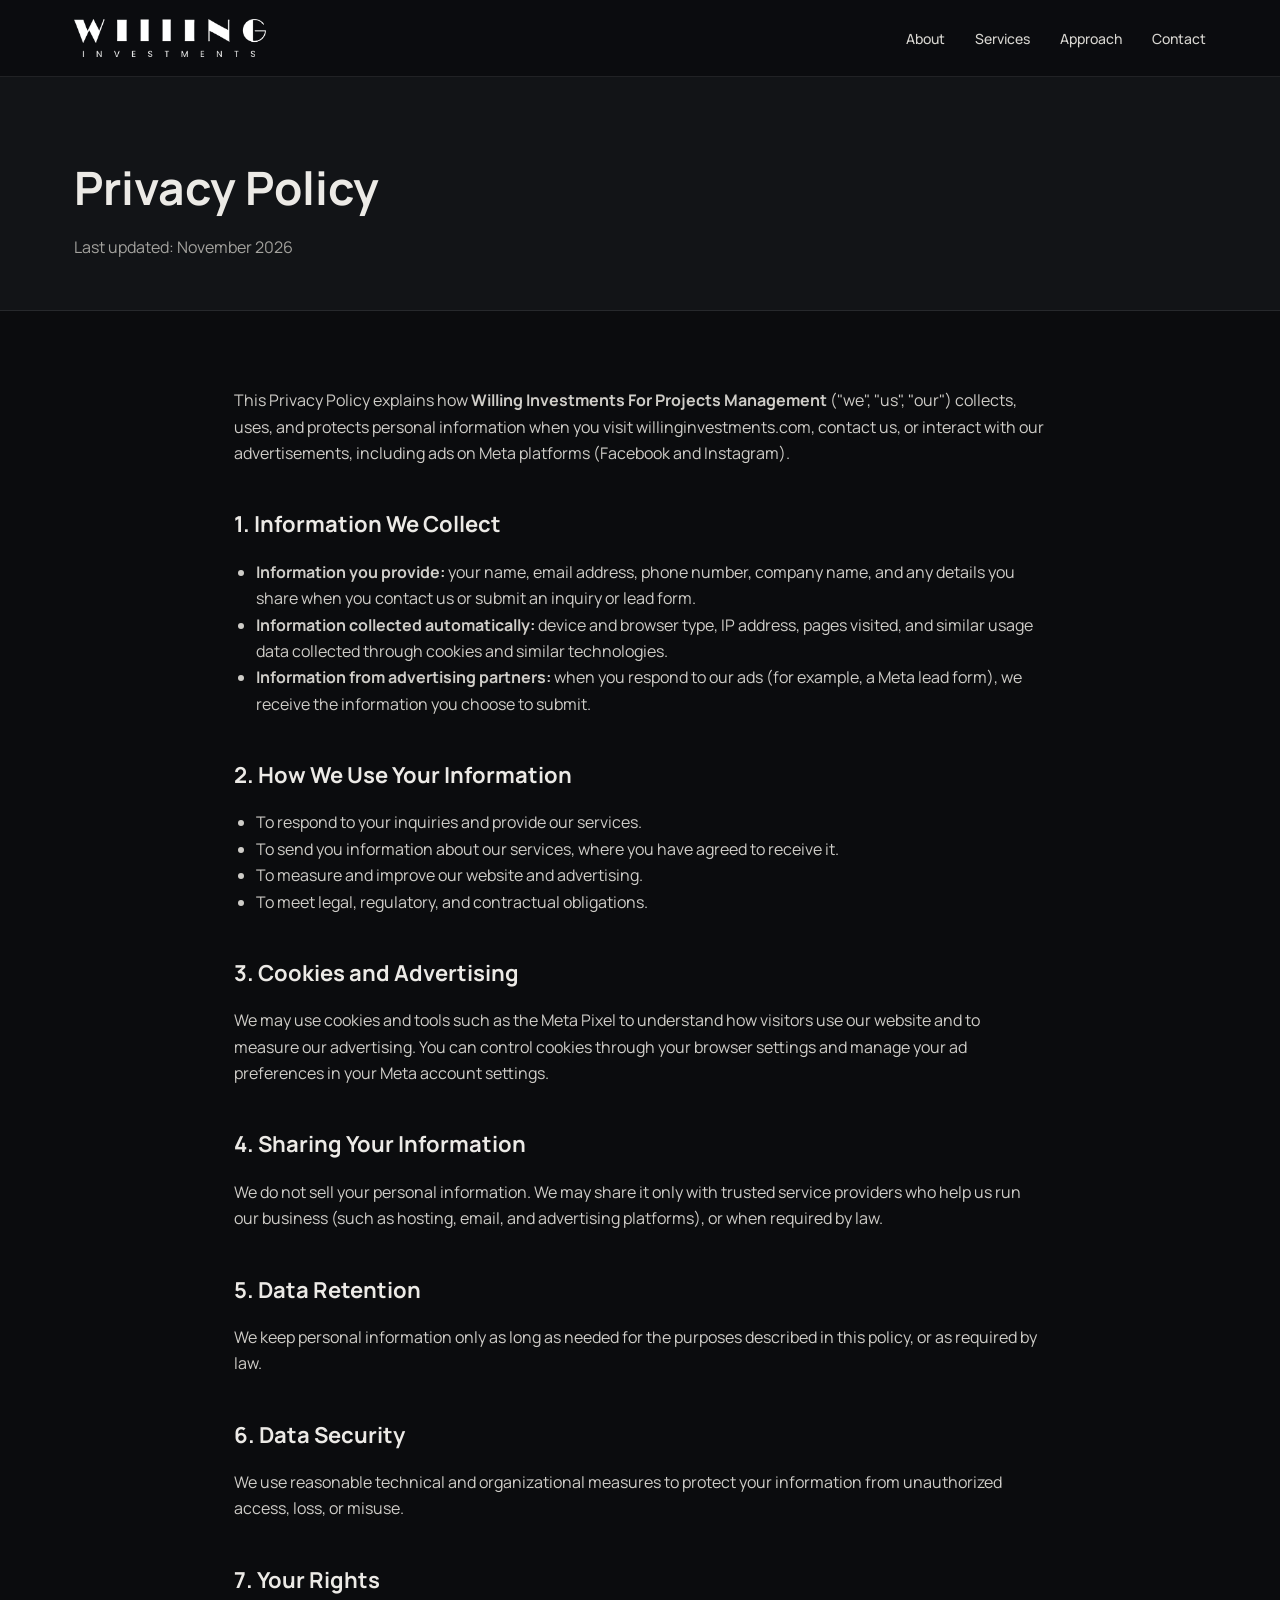
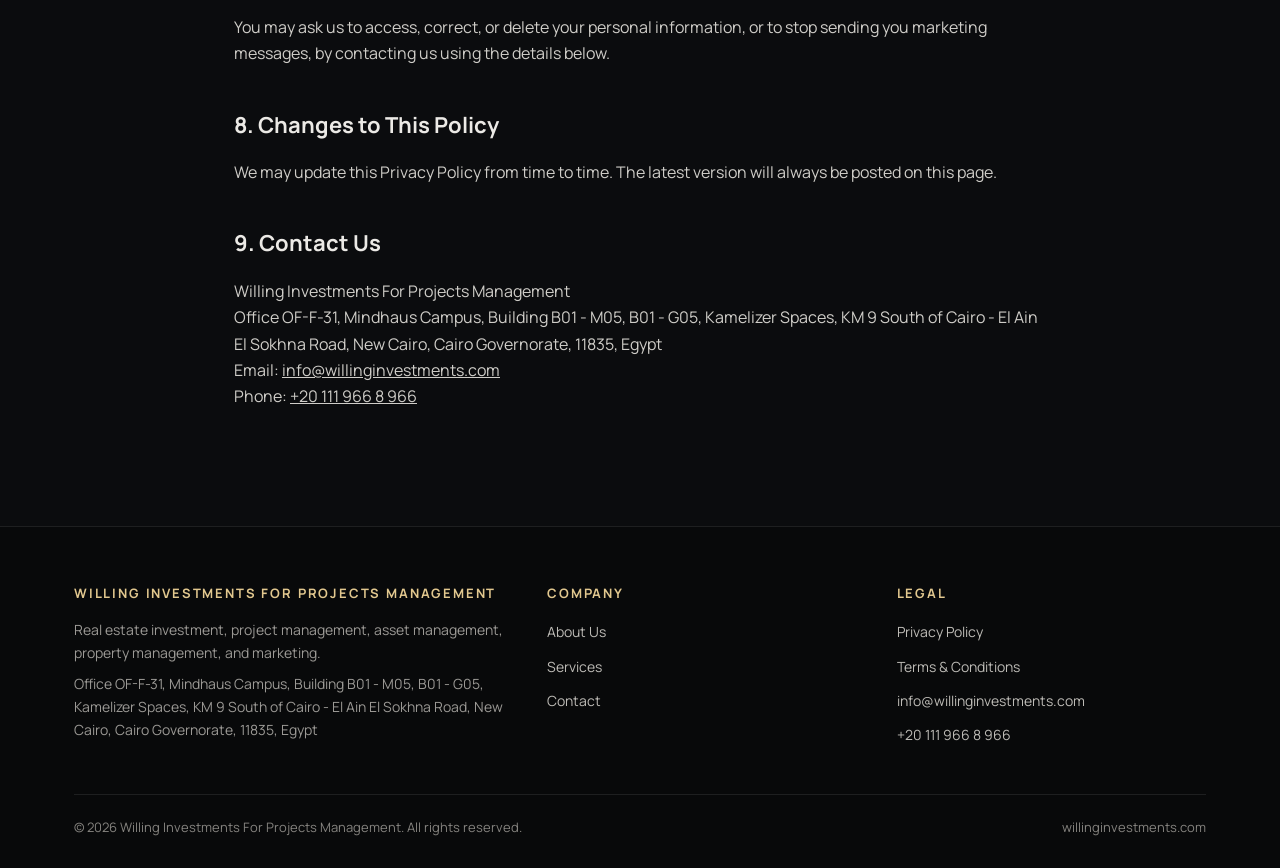
==== privacy-policy.html @ dd86ee76 "New website for Meta verification" ====
<!DOCTYPE html>
<html lang="en">
<head>
<meta charset="UTF-8">
<meta name="viewport" content="width=device-width, initial-scale=1.0, viewport-fit=cover">
<title>Privacy Policy | Willing Investments For Projects Management</title>
<meta name="description" content="Willing Investments For Projects Management is an investment and project management company delivering planning, development, and execution services for real estate, commercial, and industrial projects.">
<meta name="theme-color" content="#0b0c0e">
<link rel="icon" type="image/png" href="favicon.png">
<link rel="apple-touch-icon" href="apple-touch-icon.png">
<link rel="canonical" href="https://willinginvestments.com/privacy-policy.html">

<meta property="og:type" content="website">
<meta property="og:title" content="Willing Investments For Projects Management">
<meta property="og:description" content="Investment and project management services from feasibility to handover.">
<meta property="og:url" content="https://willinginvestments.com/">
<meta property="og:site_name" content="Willing Investments For Projects Management">

<link rel="preconnect" href="https://fonts.googleapis.com">
<link rel="preconnect" href="https://fonts.gstatic.com" crossorigin>
<link href="https://fonts.googleapis.com/css2?family=Manrope:wght@400;500;600;700&display=swap" rel="stylesheet">
<link rel="stylesheet" href="style.css">

<script type="application/ld+json">
{
  "@context": "https://schema.org",
  "@type": "Organization",
  "name": "Willing Investments For Projects Management",
  "legalName": "Willing Investments For Projects Management",
  "url": "https://willinginvestments.com/",
  "email": "info@willinginvestments.com",
  "telephone": "+201119668966",
  "address": {
    "@type": "PostalAddress",
    "streetAddress": "Office OF-F-31, Mindhaus Campus, Building B01 - M05, B01 - G05, Kamelizer Spaces, KM 9 South of Cairo - El Ain El Sokhna Road",
    "addressLocality": "New Cairo",
    "addressRegion": "Cairo Governorate",
    "postalCode": "11835",
    "addressCountry": "EG"
  }
}
</script>
</head>
<body>

<header class="site-header" id="header">
  <div class="container nav">
    <a href="index.html" class="brand" aria-label="Willing Investments For Projects Management">
      <img src="logo.png" alt="Willing Investments For Projects Management logo" width="600" height="119">
    </a>
    <button class="nav-toggle" id="navToggle" aria-label="Open menu" aria-expanded="false">
      <span></span><span></span><span></span>
    </button>
    <ul class="nav-links" id="navLinks">
      <li><a href="index.html#about">About</a></li>
      <li><a href="index.html#services">Services</a></li>
      <li><a href="index.html#process">Approach</a></li>
      <li><a href="index.html#contact">Contact</a></li>
    </ul>
  </div>
</header>

<main>
  <section class="page-hero"><div class="container"><h1>Privacy Policy</h1><p>Last updated: November 2026</p></div></section>
  <section class="legal"><div class="container">

<p>This Privacy Policy explains how <strong>Willing Investments For Projects Management</strong> ("we", "us", "our") collects, uses, and protects personal information when you visit willinginvestments.com, contact us, or interact with our advertisements, including ads on Meta platforms (Facebook and Instagram).</p>
<h2>1. Information We Collect</h2>
<ul>
<li><strong>Information you provide:</strong> your name, email address, phone number, company name, and any details you share when you contact us or submit an inquiry or lead form.</li>
<li><strong>Information collected automatically:</strong> device and browser type, IP address, pages visited, and similar usage data collected through cookies and similar technologies.</li>
<li><strong>Information from advertising partners:</strong> when you respond to our ads (for example, a Meta lead form), we receive the information you choose to submit.</li>
</ul>
<h2>2. How We Use Your Information</h2>
<ul>
<li>To respond to your inquiries and provide our services.</li>
<li>To send you information about our services, where you have agreed to receive it.</li>
<li>To measure and improve our website and advertising.</li>
<li>To meet legal, regulatory, and contractual obligations.</li>
</ul>
<h2>3. Cookies and Advertising</h2>
<p>We may use cookies and tools such as the Meta Pixel to understand how visitors use our website and to measure our advertising. You can control cookies through your browser settings and manage your ad preferences in your Meta account settings.</p>
<h2>4. Sharing Your Information</h2>
<p>We do not sell your personal information. We may share it only with trusted service providers who help us run our business (such as hosting, email, and advertising platforms), or when required by law.</p>
<h2>5. Data Retention</h2>
<p>We keep personal information only as long as needed for the purposes described in this policy, or as required by law.</p>
<h2>6. Data Security</h2>
<p>We use reasonable technical and organizational measures to protect your information from unauthorized access, loss, or misuse.</p>
<h2>7. Your Rights</h2>
<p>You may ask us to access, correct, or delete your personal information, or to stop sending you marketing messages, by contacting us using the details below.</p>
<h2>8. Changes to This Policy</h2>
<p>We may update this Privacy Policy from time to time. The latest version will always be posted on this page.</p>
<h2>9. Contact Us</h2>
<p>Willing Investments For Projects Management<br>
Office OF-F-31, Mindhaus Campus, Building B01 - M05, B01 - G05, Kamelizer Spaces, KM 9 South of Cairo - El Ain El Sokhna Road, New Cairo, Cairo Governorate, 11835, Egypt<br>
Email: <a href="mailto:info@willinginvestments.com">info@willinginvestments.com</a><br>
Phone: <a href="tel:+201119668966">+20 111 966 8 966</a></p>

  </div></section>
</main>

<footer>
  <div class="container">
    <div class="footer-grid">
      <div>
        <h4>Willing Investments For Projects Management</h4>
        <p>Real estate investment, project management, asset management, property management, and marketing.</p>
        <p>Office OF-F-31, Mindhaus Campus, Building B01 - M05, B01 - G05, Kamelizer Spaces, KM 9 South of Cairo - El Ain El Sokhna Road, New Cairo, Cairo Governorate, 11835, Egypt</p>
      </div>
      <div>
        <h4>Company</h4>
        <ul>
          <li><a href="index.html#about">About Us</a></li>
          <li><a href="index.html#services">Services</a></li>
          <li><a href="index.html#contact">Contact</a></li>
        </ul>
      </div>
      <div>
        <h4>Legal</h4>
        <ul>
          <li><a href="privacy-policy.html">Privacy Policy</a></li>
          <li><a href="terms.html">Terms &amp; Conditions</a></li>
          <li><a href="mailto:info@willinginvestments.com">info@willinginvestments.com</a></li>
          <li><a href="tel:+201119668966">+20 111 966 8 966</a></li>
        </ul>
      </div>
    </div>
    <div class="copyright">
      <span>© <span class="year">2026</span> Willing Investments For Projects Management. All rights reserved.</span>
      <span>willinginvestments.com</span>
    </div>
  </div>
</footer>

<script src="main.js"></script>
</body>
</html>
---- style.css ----
:root{
  --bg:#0b0c0e;
  --bg-2:#121417;
  --card:#16191d;
  --line:rgba(255,255,255,.09);
  --text:#eceae6;
  --muted:#a3a29e;
  --accent:#c8a96a;
  --accent-2:#e2c88f;
  --radius:14px;
  --max:1180px;
}
*{box-sizing:border-box}
html{scroll-behavior:smooth}
body{
  margin:0;background:var(--bg);color:var(--text);
  font-family:"Manrope",system-ui,-apple-system,"Segoe UI",Roboto,sans-serif;
  font-size:16px;line-height:1.65;-webkit-font-smoothing:antialiased;
}
img{max-width:100%;display:block}
a{color:inherit}
.container{max-width:var(--max);margin:0 auto;padding:0 24px}

/* Header */
.site-header{
  position:fixed;inset:0 0 auto 0;z-index:50;
  transition:background .3s,border-color .3s;
  border-bottom:1px solid transparent;
}
.site-header.scrolled{background:rgba(11,12,14,.86);backdrop-filter:blur(12px);border-color:var(--line)}
.nav{display:flex;align-items:center;justify-content:space-between;height:76px}
.brand{display:flex;align-items:center;gap:12px;text-decoration:none}
.brand img{height:44px;width:auto}
.brand-text{font-weight:700;letter-spacing:.04em;font-size:15px;line-height:1.2}
.brand-text small{display:block;font-weight:500;color:var(--muted);letter-spacing:.08em;font-size:11px;text-transform:uppercase}
.nav-links{display:flex;gap:30px;list-style:none;margin:0;padding:0}
.nav-links a{text-decoration:none;font-size:14px;font-weight:500;color:#d7d5d0;transition:color .2s}
.nav-links a:hover{color:var(--accent-2)}
.nav-toggle{display:none;background:none;border:0;color:var(--text);cursor:pointer;padding:8px}
.nav-toggle span{display:block;width:24px;height:2px;background:currentColor;margin:5px 0;transition:.3s}

/* Buttons */
.btn{
  display:inline-flex;align-items:center;gap:10px;
  padding:14px 26px;border-radius:999px;font-weight:600;font-size:15px;
  text-decoration:none;border:1px solid transparent;transition:.25s;cursor:pointer;
}
.btn-primary{background:var(--accent);color:#14110a}
.btn-primary:hover{background:var(--accent-2)}
.btn-ghost{border-color:rgba(255,255,255,.35);color:#fff}
.btn-ghost:hover{border-color:#fff;background:rgba(255,255,255,.06)}

/* Hero */
.hero{position:relative;min-height:100vh;min-height:100dvh;display:flex;align-items:center;overflow:hidden}
.hero video{position:absolute;inset:0;width:100%;height:100%;object-fit:cover;object-position:center}
.hero::after{
  content:"";position:absolute;inset:0;
  background:linear-gradient(90deg,rgba(8,9,10,.88) 0%,rgba(8,9,10,.62) 45%,rgba(8,9,10,.25) 100%),
             linear-gradient(0deg,rgba(11,12,14,1) 0%,rgba(11,12,14,0) 30%);
}
.hero-content{position:relative;z-index:2;padding-top:90px;padding-bottom:60px;max-width:720px}
.eyebrow{
  display:inline-block;font-size:12px;letter-spacing:.22em;text-transform:uppercase;
  color:var(--accent-2);font-weight:600;margin-bottom:18px;
}
.hero h1{font-size:clamp(34px,5.4vw,62px);line-height:1.08;margin:0 0 22px;font-weight:700;letter-spacing:-.01em}
.hero h1 span{color:var(--accent-2)}
.hero p{font-size:clamp(16px,1.6vw,19px);color:#d3d1cc;max-width:580px;margin:0 0 34px}
.hero-actions{display:flex;flex-wrap:wrap;gap:14px}

/* Sections */
section{padding:110px 0}
.section-head{max-width:680px;margin-bottom:56px}
.section-head h2{font-size:clamp(28px,3.4vw,42px);line-height:1.15;margin:0 0 16px;font-weight:700}
.section-head p{color:var(--muted);margin:0;font-size:17px}
.alt{background:var(--bg-2);border-top:1px solid var(--line);border-bottom:1px solid var(--line)}

/* About */
.about-grid{display:grid;grid-template-columns:1.1fr .9fr;gap:64px;align-items:start}
.about-grid p{color:#cfcdc8;margin:0 0 18px}
.legal-card{
  background:var(--card);border:1px solid var(--line);border-radius:var(--radius);padding:30px;
}
.legal-card h3{margin:0 0 18px;font-size:13px;letter-spacing:.18em;text-transform:uppercase;color:var(--accent-2)}
.legal-card dl{margin:0;display:grid;gap:16px}
.legal-card dt{font-size:12px;color:var(--muted);text-transform:uppercase;letter-spacing:.08em}
.legal-card dd{margin:2px 0 0;font-weight:600}
.stats{display:grid;grid-template-columns:repeat(3,1fr);gap:20px;margin-top:36px}
.stat{border-left:2px solid var(--accent);padding-left:16px}
.stat strong{display:block;font-size:24px;line-height:1.1}
.stat span{color:var(--muted);font-size:14px}

/* Services */
.services{display:grid;grid-template-columns:repeat(3,1fr);gap:22px}
.service{
  background:var(--card);border:1px solid var(--line);border-radius:var(--radius);
  padding:32px 28px;transition:transform .3s,border-color .3s;
}
.service:hover{transform:translateY(-4px);border-color:rgba(200,169,106,.45)}
.service .icon{
  width:48px;height:48px;border-radius:12px;display:grid;place-items:center;
  background:rgba(200,169,106,.12);color:var(--accent-2);margin-bottom:22px;
}
.service h3{margin:0 0 10px;font-size:19px}
.service p{margin:0;color:var(--muted);font-size:15px}

/* Process */
.process{display:grid;grid-template-columns:repeat(4,1fr);gap:22px;counter-reset:step}
.step{padding-top:22px;border-top:1px solid var(--line);position:relative}
.step::before{
  counter-increment:step;content:"0" counter(step);
  font-size:13px;font-weight:700;color:var(--accent-2);letter-spacing:.1em;
}
.step h3{margin:10px 0 8px;font-size:18px}
.step p{margin:0;color:var(--muted);font-size:15px}

/* Contact */
.contact-grid{display:grid;grid-template-columns:.9fr 1.1fr;gap:56px}
.contact-list{list-style:none;padding:0;margin:0;display:grid;gap:22px}
.contact-list li{display:flex;gap:16px;align-items:flex-start}
.contact-list .icon{
  flex:none;width:44px;height:44px;border-radius:50%;display:grid;place-items:center;
  border:1px solid var(--line);color:var(--accent-2);
}
.contact-list small{display:block;color:var(--muted);font-size:12px;text-transform:uppercase;letter-spacing:.1em}
.contact-list a{text-decoration:none}
.contact-list a:hover{color:var(--accent-2)}
form{background:var(--card);border:1px solid var(--line);border-radius:var(--radius);padding:32px;display:grid;gap:16px}
.row{display:grid;grid-template-columns:1fr 1fr;gap:16px}
label{font-size:13px;color:var(--muted);display:grid;gap:6px}
input,textarea,select{
  width:100%;background:#0f1114;border:1px solid var(--line);border-radius:10px;
  padding:13px 14px;color:var(--text);font:inherit;font-size:15px;
}
input:focus,textarea:focus,select:focus{outline:none;border-color:var(--accent)}
textarea{min-height:130px;resize:vertical}

/* Footer */
footer{border-top:1px solid var(--line);padding:56px 0 30px;background:#08090a}
.footer-grid{display:grid;grid-template-columns:1.4fr 1fr 1fr;gap:40px}
footer h4{margin:0 0 14px;font-size:13px;letter-spacing:.14em;text-transform:uppercase;color:var(--accent-2)}
footer ul{list-style:none;margin:0;padding:0;display:grid;gap:8px}
footer a{text-decoration:none;color:#bdbbb6;font-size:14px}
footer a:hover{color:#fff}
footer p{color:#9b9995;font-size:14px;margin:0 0 8px}
.copyright{
  margin-top:44px;padding-top:22px;border-top:1px solid var(--line);
  display:flex;justify-content:space-between;flex-wrap:wrap;gap:10px;color:#85837f;font-size:13px;
}

/* Legal pages */
.page-hero{padding:150px 0 50px;border-bottom:1px solid var(--line);background:var(--bg-2)}
.page-hero h1{margin:0 0 8px;font-size:clamp(30px,4vw,46px)}
.page-hero p{margin:0;color:var(--muted)}
.legal{padding:60px 0 100px}
.legal .container{max-width:860px}
.legal h2{font-size:22px;margin:40px 0 12px}
.legal p,.legal li{color:#cfcdc8}
.legal ul{padding-left:22px}

/* Reveal */
.reveal{opacity:0;transform:translateY(24px);transition:opacity .8s ease,transform .8s ease}
.reveal.in{opacity:1;transform:none}

/* Responsive */
@media (max-width:960px){
  .about-grid,.contact-grid{grid-template-columns:1fr;gap:40px}
  .services{grid-template-columns:1fr 1fr}
  .process{grid-template-columns:1fr 1fr}
  .footer-grid{grid-template-columns:1fr 1fr}
}
@media (max-width:760px){
  .container{padding:0 16px}
  section{padding:80px 0}
  .nav-toggle{display:block}
  .nav-links{
    position:fixed;top:76px;left:0;right:0;flex-direction:column;gap:0;
    background:rgba(11,12,14,.97);border-bottom:1px solid var(--line);
    max-height:0;overflow:hidden;transition:max-height .35s;
  }
  .nav-links.open{max-height:360px}
  .nav-links a{display:block;padding:16px;border-top:1px solid var(--line)}
  .brand-text{font-size:13px}
  .hero::after{background:linear-gradient(0deg,rgba(11,12,14,1) 0%,rgba(8,9,10,.6) 50%,rgba(8,9,10,.45) 100%)}
  .services,.process,.row,.footer-grid,.stats{grid-template-columns:1fr}
  form{padding:22px}
}
@media (prefers-reduced-motion:reduce){
  .reveal{opacity:1;transform:none;transition:none}
  html{scroll-behavior:auto}
}

/* Logo */
.brand img{height:38px;width:auto}
@media (max-width:760px){.brand img{height:30px}}

/* Services: 5 cards, center the last row */
.services{display:flex;flex-wrap:wrap;justify-content:center}
.services .service{flex:0 1 calc((100% - 44px)/3)}
@media (max-width:960px){.services .service{flex-basis:calc((100% - 22px)/2)}}
@media (max-width:760px){.services .service{flex-basis:100%}}
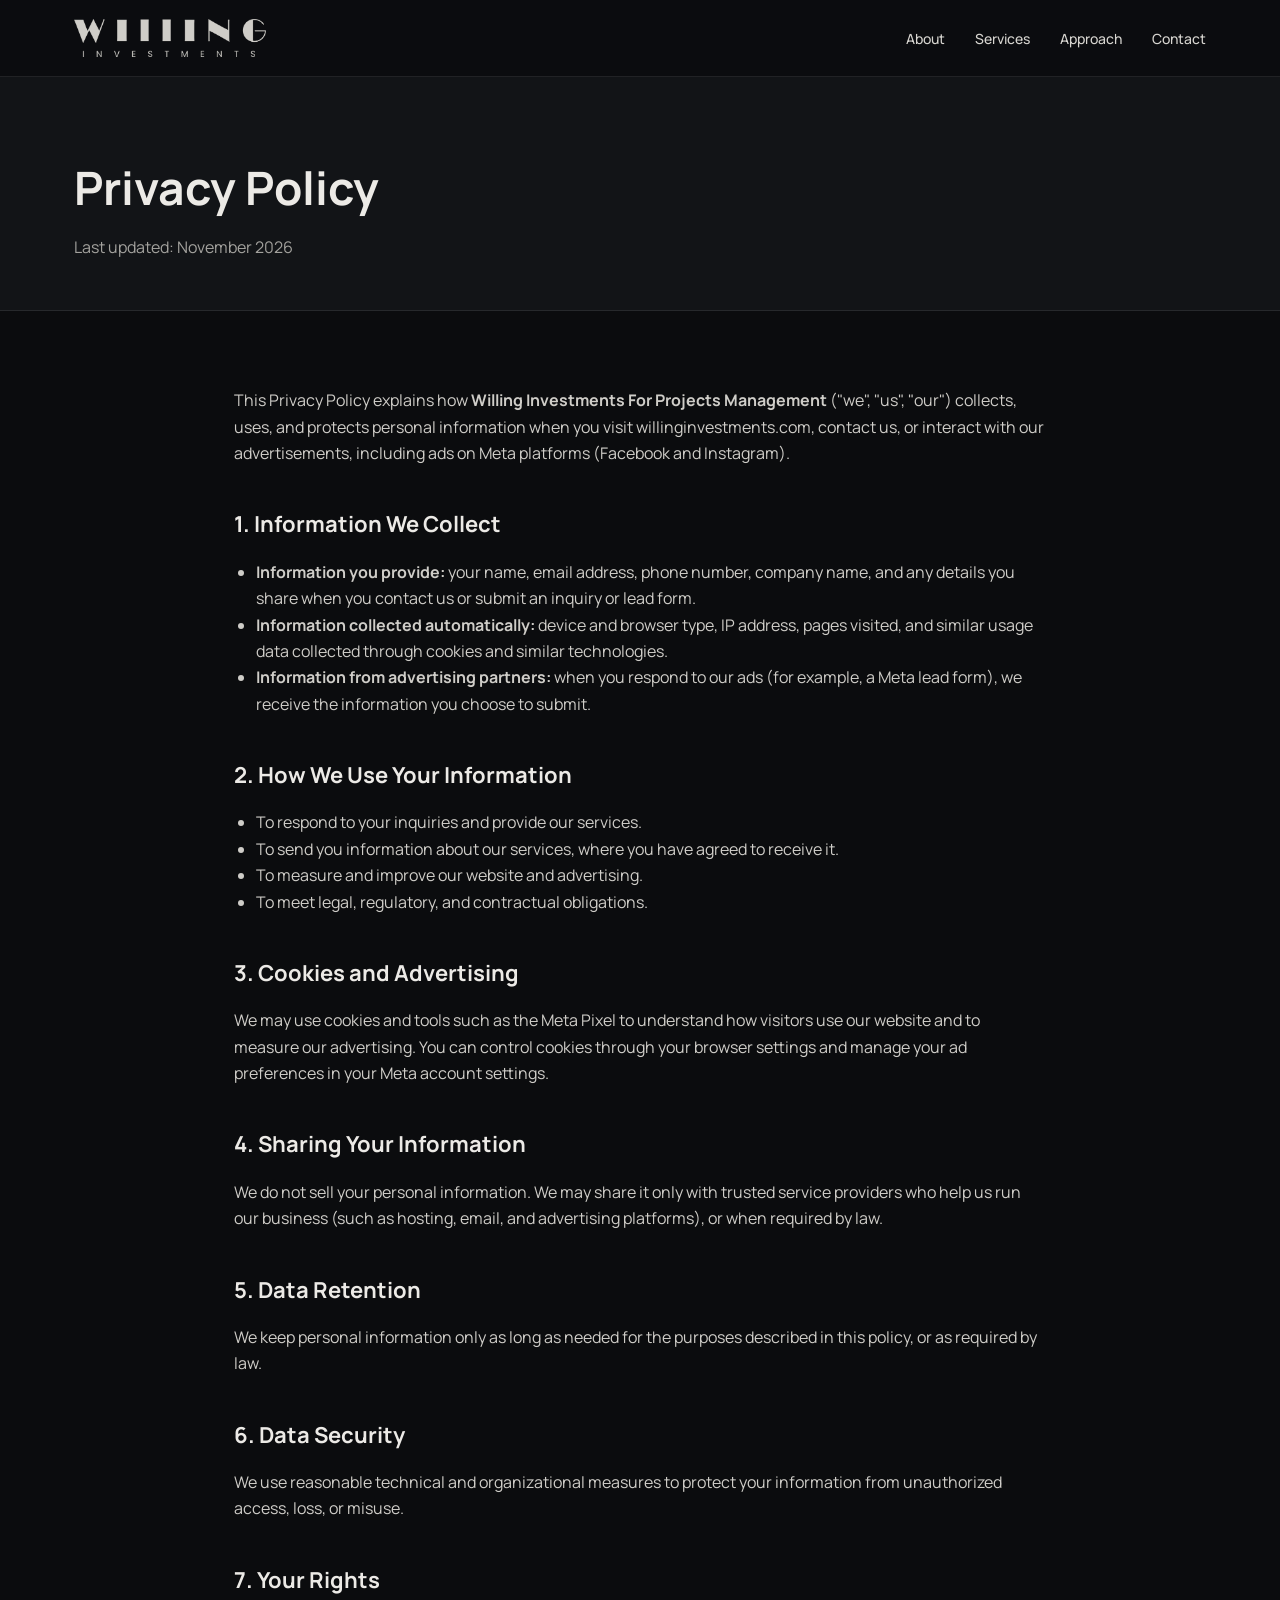
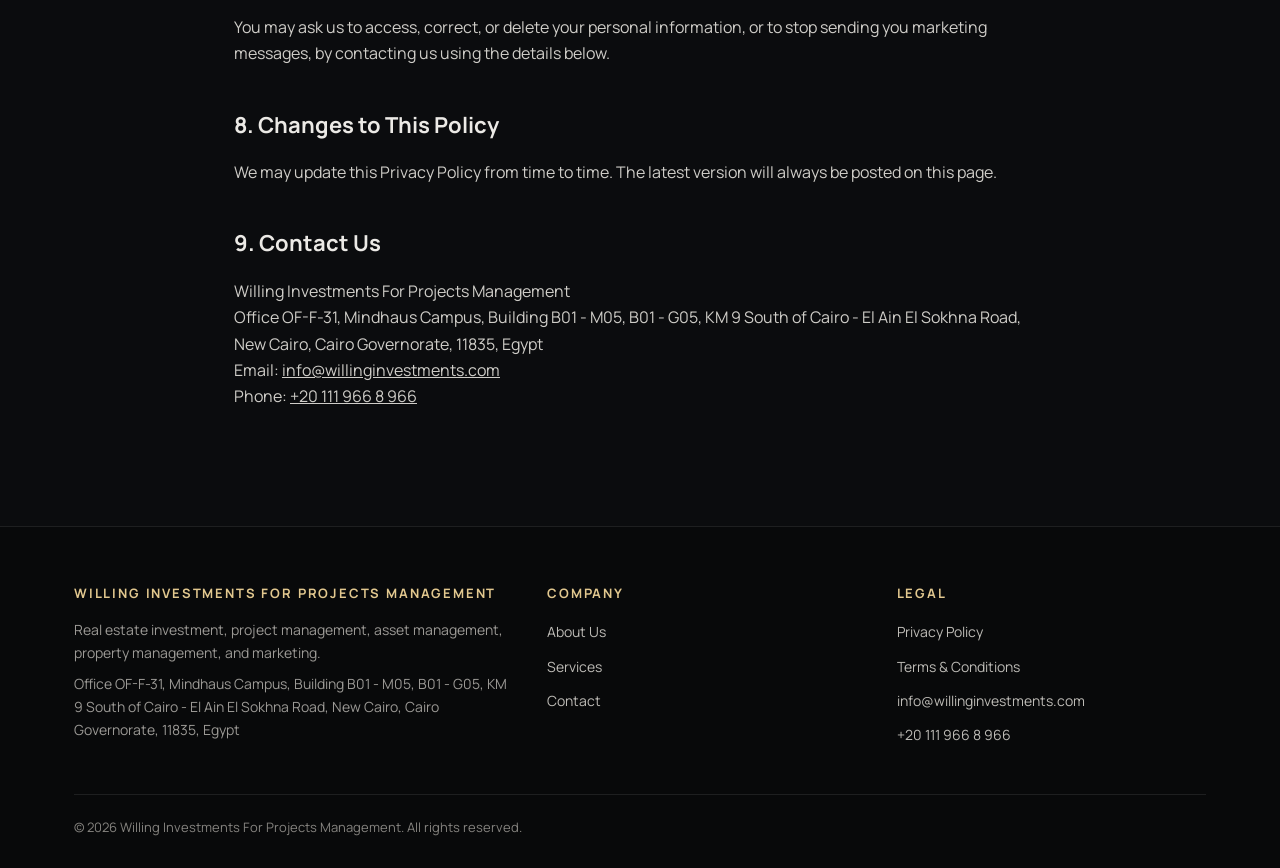
==== commit 4f459e06: "Add files via upload" ====
--- a/privacy-policy.html
+++ b/privacy-policy.html
@@ -32,7 +32,7 @@
   "telephone": "+201119668966",
   "address": {
     "@type": "PostalAddress",
-    "streetAddress": "Office OF-F-31, Mindhaus Campus, Building B01 - M05, B01 - G05, Kamelizer Spaces, KM 9 South of Cairo - El Ain El Sokhna Road",
+    "streetAddress": "Office OF-F-31, Mindhaus Campus, Building B01 - M05, B01 - G05, KM 9 South of Cairo - El Ain El Sokhna Road",
     "addressLocality": "New Cairo",
     "addressRegion": "Cairo Governorate",
     "postalCode": "11835",
@@ -92,7 +92,7 @@
 <p>We may update this Privacy Policy from time to time. The latest version will always be posted on this page.</p>
 <h2>9. Contact Us</h2>
 <p>Willing Investments For Projects Management<br>
-Office OF-F-31, Mindhaus Campus, Building B01 - M05, B01 - G05, Kamelizer Spaces, KM 9 South of Cairo - El Ain El Sokhna Road, New Cairo, Cairo Governorate, 11835, Egypt<br>
+Office OF-F-31, Mindhaus Campus, Building B01 - M05, B01 - G05, KM 9 South of Cairo - El Ain El Sokhna Road, New Cairo, Cairo Governorate, 11835, Egypt<br>
 Email: <a href="mailto:info@willinginvestments.com">info@willinginvestments.com</a><br>
 Phone: <a href="tel:+201119668966">+20 111 966 8 966</a></p>
 
@@ -105,7 +105,7 @@
       <div>
         <h4>Willing Investments For Projects Management</h4>
         <p>Real estate investment, project management, asset management, property management, and marketing.</p>
-        <p>Office OF-F-31, Mindhaus Campus, Building B01 - M05, B01 - G05, Kamelizer Spaces, KM 9 South of Cairo - El Ain El Sokhna Road, New Cairo, Cairo Governorate, 11835, Egypt</p>
+        <p>Office OF-F-31, Mindhaus Campus, Building B01 - M05, B01 - G05, KM 9 South of Cairo - El Ain El Sokhna Road, New Cairo, Cairo Governorate, 11835, Egypt</p>
       </div>
       <div>
         <h4>Company</h4>
@@ -127,7 +127,7 @@
     </div>
     <div class="copyright">
       <span>© <span class="year">2026</span> Willing Investments For Projects Management. All rights reserved.</span>
-      <span>willinginvestments.com</span>
+
     </div>
   </div>
 </footer>
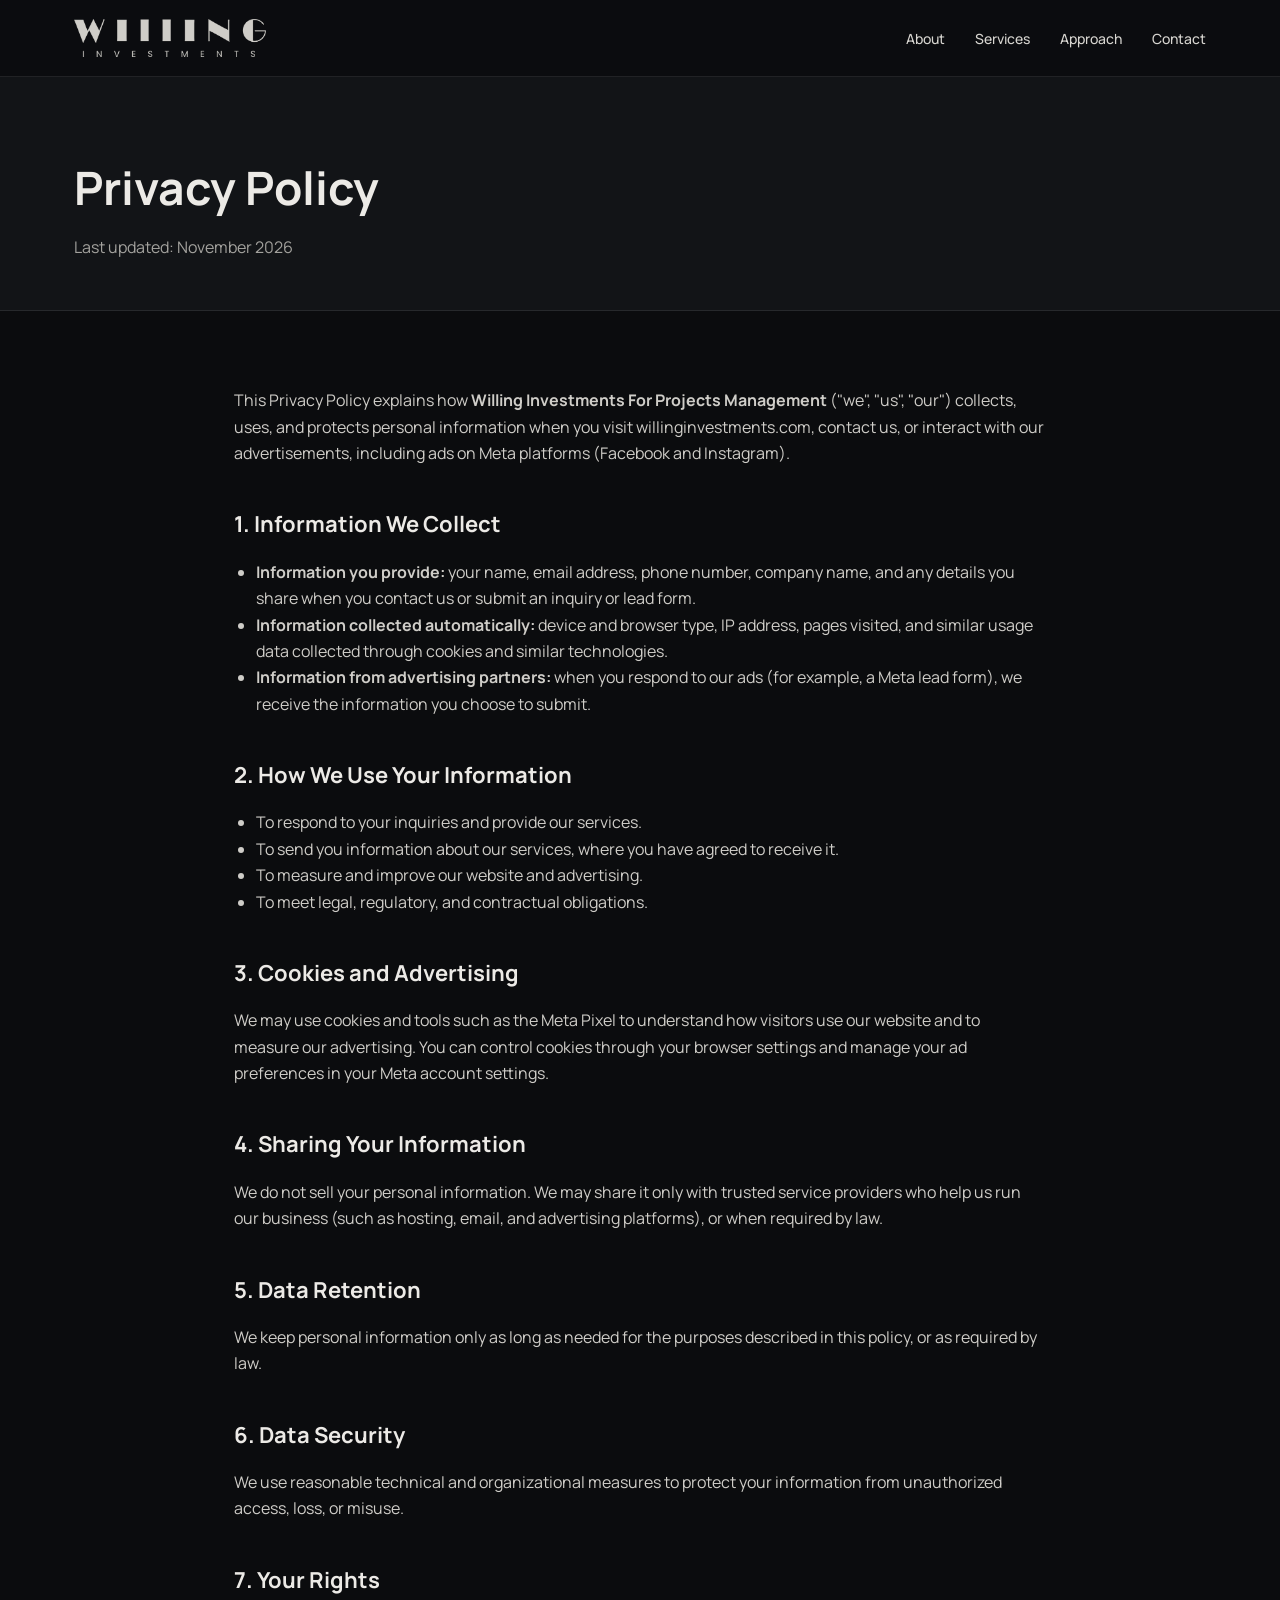
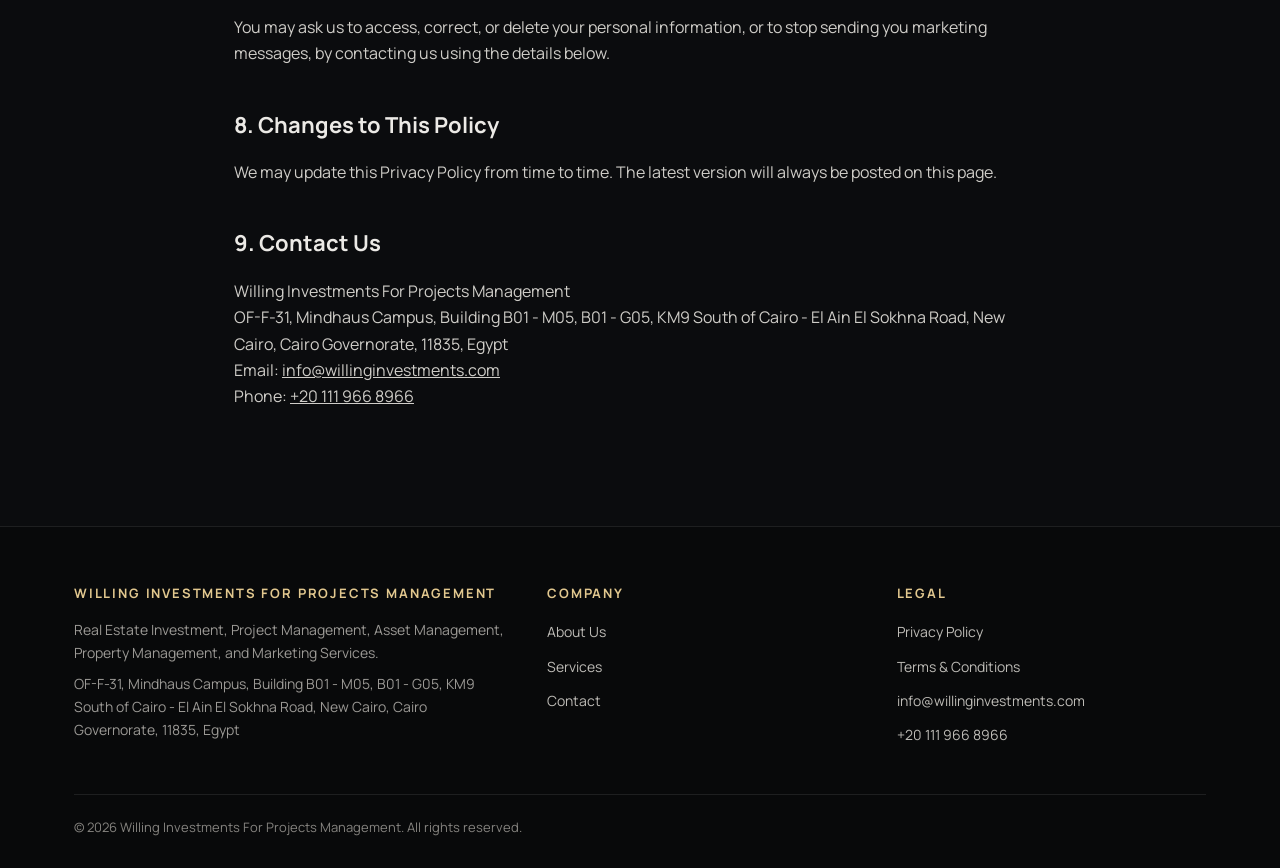
==== commit 7c670366: "Add files via upload" ====
--- a/privacy-policy.html
+++ b/privacy-policy.html
@@ -32,7 +32,7 @@
   "telephone": "+201119668966",
   "address": {
     "@type": "PostalAddress",
-    "streetAddress": "Office OF-F-31, Mindhaus Campus, Building B01 - M05, B01 - G05, KM 9 South of Cairo - El Ain El Sokhna Road",
+    "streetAddress": "OF-F-31, Mindhaus Campus, Building B01 - M05, B01 - G05, KM9 South of Cairo - El Ain El Sokhna Road",
     "addressLocality": "New Cairo",
     "addressRegion": "Cairo Governorate",
     "postalCode": "11835",
@@ -92,9 +92,9 @@
 <p>We may update this Privacy Policy from time to time. The latest version will always be posted on this page.</p>
 <h2>9. Contact Us</h2>
 <p>Willing Investments For Projects Management<br>
-Office OF-F-31, Mindhaus Campus, Building B01 - M05, B01 - G05, KM 9 South of Cairo - El Ain El Sokhna Road, New Cairo, Cairo Governorate, 11835, Egypt<br>
+OF-F-31, Mindhaus Campus, Building B01 - M05, B01 - G05, KM9 South of Cairo - El Ain El Sokhna Road, New Cairo, Cairo Governorate, 11835, Egypt<br>
 Email: <a href="mailto:info@willinginvestments.com">info@willinginvestments.com</a><br>
-Phone: <a href="tel:+201119668966">+20 111 966 8 966</a></p>
+Phone: <a href="tel:+201119668966">+20 111 966 8966</a></p>
 
   </div></section>
 </main>
@@ -104,8 +104,8 @@
     <div class="footer-grid">
       <div>
         <h4>Willing Investments For Projects Management</h4>
-        <p>Real estate investment, project management, asset management, property management, and marketing.</p>
-        <p>Office OF-F-31, Mindhaus Campus, Building B01 - M05, B01 - G05, KM 9 South of Cairo - El Ain El Sokhna Road, New Cairo, Cairo Governorate, 11835, Egypt</p>
+        <p>Real Estate Investment, Project Management, Asset Management, Property Management, and Marketing Services.</p>
+        <p>OF-F-31, Mindhaus Campus, Building B01 - M05, B01 - G05, KM9 South of Cairo - El Ain El Sokhna Road, New Cairo, Cairo Governorate, 11835, Egypt</p>
       </div>
       <div>
         <h4>Company</h4>
@@ -121,7 +121,7 @@
           <li><a href="privacy-policy.html">Privacy Policy</a></li>
           <li><a href="terms.html">Terms &amp; Conditions</a></li>
           <li><a href="mailto:info@willinginvestments.com">info@willinginvestments.com</a></li>
-          <li><a href="tel:+201119668966">+20 111 966 8 966</a></li>
+          <li><a href="tel:+201119668966">+20 111 966 8966</a></li>
         </ul>
       </div>
     </div>
